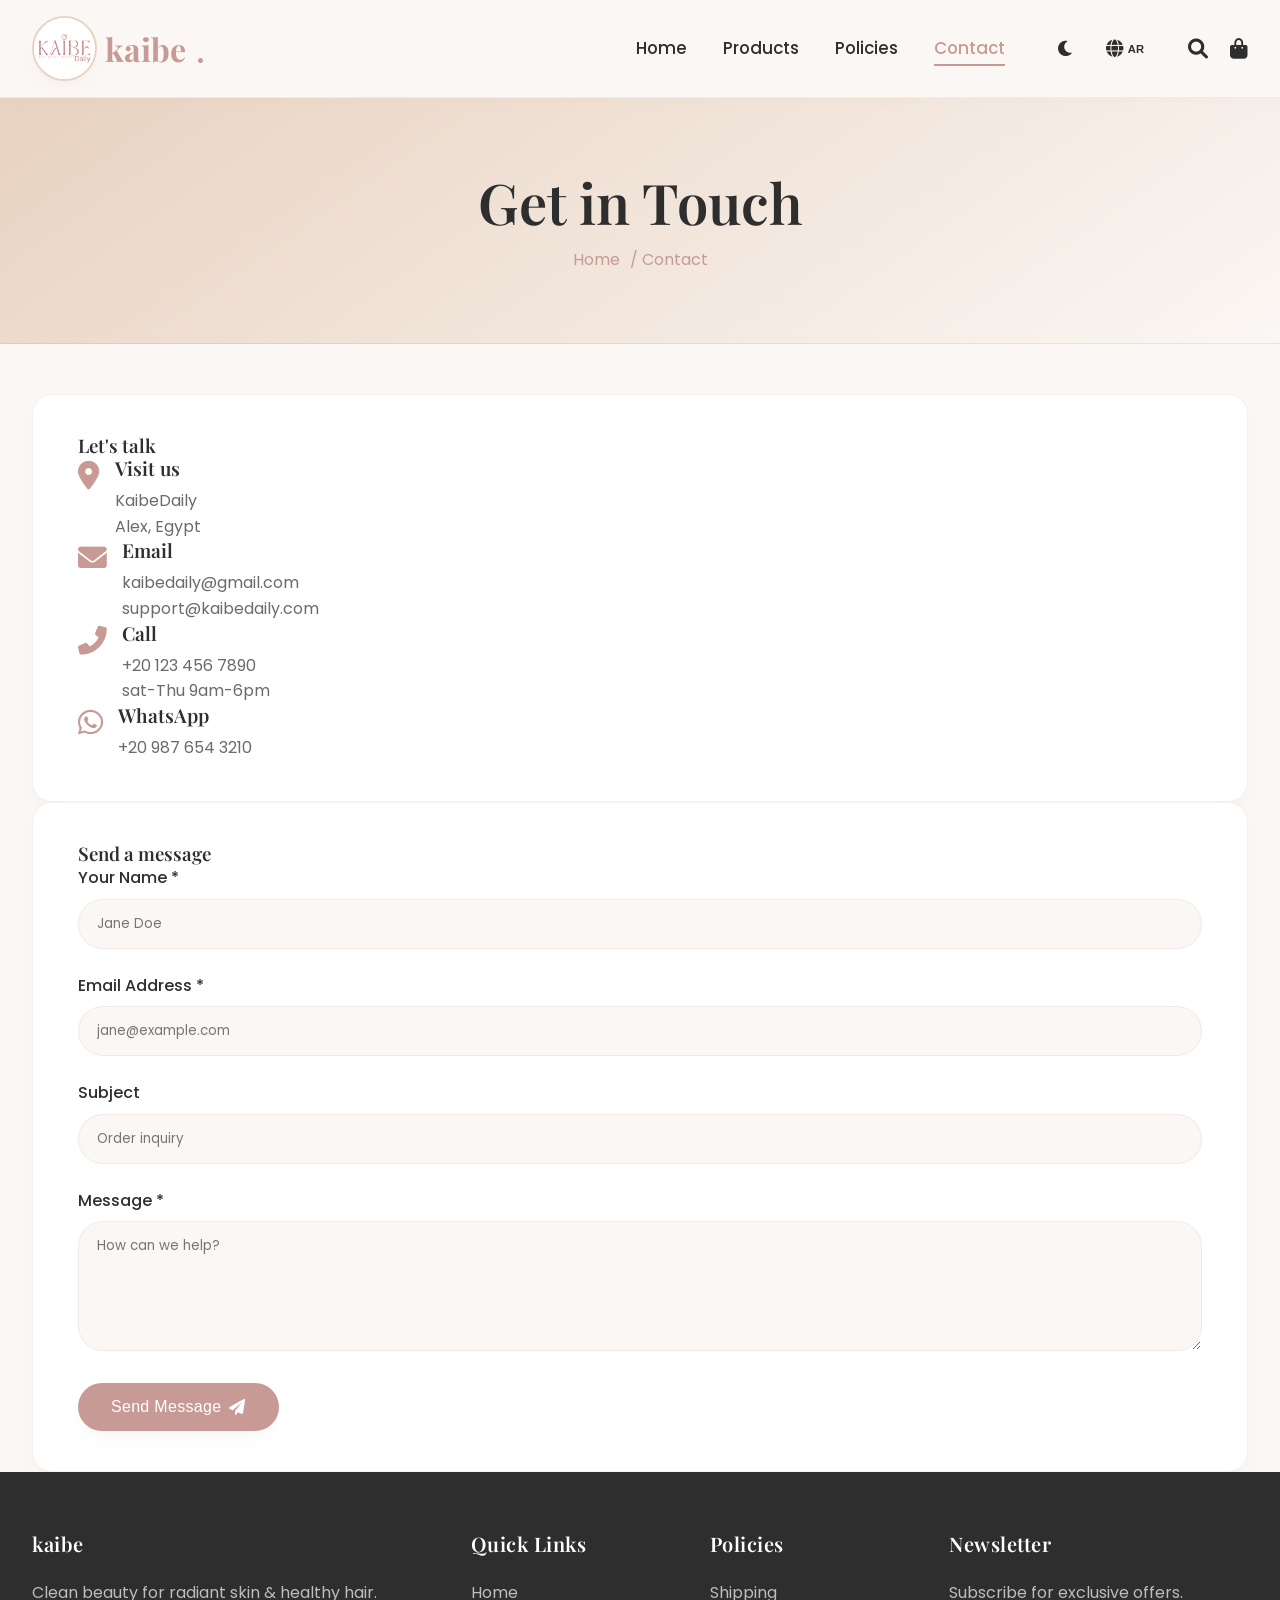
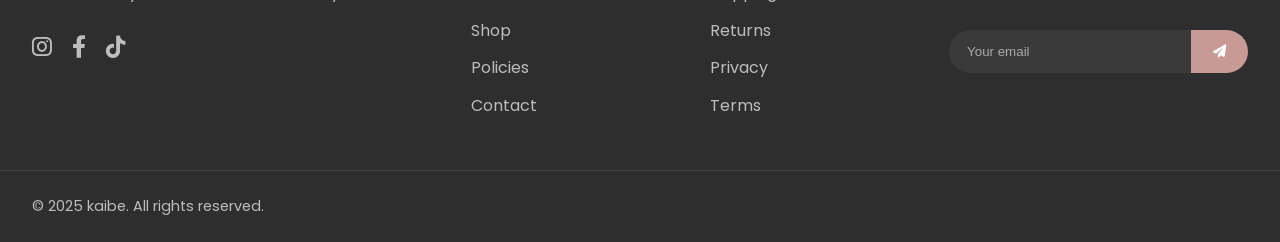
==== contact.html @ 09592ca3 "contact.html" ====
<!DOCTYPE html>
<html lang="en">
<head>
  <meta charset="UTF-8">
  <meta name="viewport" content="width=device-width, initial-scale=1.0">
  <title>Contact • kaibe</title>
  <link rel="preconnect" href="https://fonts.googleapis.com">
  <link rel="preconnect" href="https://fonts.gstatic.com" crossorigin>
  <link href="https://fonts.googleapis.com/css2?family=Playfair+Display:wght@400;500;600;700&family=Poppins:wght@300;400;500;600&display=swap" rel="stylesheet">
  <link rel="stylesheet" href="https://cdnjs.cloudflare.com/ajax/libs/font-awesome/6.0.0-beta3/css/all.min.css">
  <link rel="stylesheet" href="style.css">
</head>
<body>
  <header class="header">
    <div class="container header-container">
      <a href="index.html" class="logo">
        <img src="logo.png" alt="kaibe">
        <span class="logo-text">kaibe</span><span class="logo-dot">.</span>
      </a>
      <nav class="navbar">
        <ul class="nav-menu">
          <li><a href="index.html" class="nav-link">Home</a></li>
          <li><a href="products.html" class="nav-link">Products</a></li>
          <li><a href="policies.html" class="nav-link">Policies</a></li>
          <li><a href="contact.html" class="nav-link active">Contact</a></li>
        </ul>

        <div class="nav-controls">
          <button class="theme-toggle" id="themeToggle" data-tooltip="Dark Mode" aria-label="Toggle dark mode">
            <i class="fas fa-moon"></i>
          </button>
          <button class="lang-toggle" id="langToggle" data-tooltip="العربية" aria-label="Switch language">
            <i class="fas fa-globe"></i> <span>AR</span>
          </button>
        </div>
        <div class="nav-icons">
          <a href="#"><i class="fas fa-search"></i></a>
          <a href="#"><i class="fas fa-shopping-bag"></i></a>
        </div>
        <div class="hamburger"><span class="bar"></span><span class="bar"></span><span class="bar"></span></div>
      </nav>
    </div>
  </header>

  <main>
    <div class="page-banner">
      <div class="container">
        <h1 class="page-title">Get in Touch</h1>
        <p class="breadcrumb"><a href="index.html">Home</a> / Contact</p>
      </div>
    </div>

    <section class="contact-section">
      <div class="container">
        <div class="contact-grid">
          <div class="contact-info-card">
            <h3>Let's talk</h3>
            <div class="info-item">
              <i class="fas fa-map-marker-alt"></i>
              <div><h4>Visit us</h4><p>KaibeDaily<br>Alex, Egypt</p></div>
            </div>
            <div class="info-item">
              <i class="fas fa-envelope"></i>
              <div><h4>Email</h4><p>kaibedaily@gmail.com<br>support@kaibedaily.com</p></div>
            </div>
            <div class="info-item">
              <i class="fas fa-phone-alt"></i>
              <div><h4>Call</h4><p>+20 123 456 7890<br>sat-Thu 9am-6pm </p></div>
            </div>
            <div class="info-item">
              <i class="fab fa-whatsapp"></i>
              <div><h4>WhatsApp</h4><p>+20 987 654 3210</p></div>
            </div>
          </div>
          <div class="contact-form-card">
            <h3>Send a message</h3>
            <form id="contactForm">
              <div class="form-group">
                <label>Your Name *</label>
                <input type="text" placeholder="Jane Doe" required>
              </div>
              <div class="form-group">
                <label>Email Address *</label>
                <input type="email" placeholder="jane@example.com" required>
              </div>
              <div class="form-group">
                <label>Subject</label>
                <input type="text" placeholder="Order inquiry">
              </div>
              <div class="form-group">
                <label>Message *</label>
                <textarea rows="5" placeholder="How can we help?" required></textarea>
              </div>
              <button type="submit" class="btn btn-primary">Send Message <i class="fas fa-paper-plane"></i></button>
            </form>
          </div>
        </div>
      </div>
    </section>
  </main>

  <footer class="footer">
    <div class="container footer-container">
      <div class="footer-col"><h5>kaibe</h5><p>Clean beauty for radiant skin & healthy hair.</p><div class="social-links"><a href="https://www.instagram.com/kaibe_daily?igsh=Nm1wamRjaXFrcnNm"><i class="fab fa-instagram"></i></a><a href="https://www.facebook.com/share/1Km3HrW6yb/?mibextid=wwXIfr"><i class="fab fa-facebook-f"></i></a><a href="https://www.tiktok.com/@kaibedaily?_r=1&_t=ZS-95lM0Ywqjpv"><i class="fab fa-tiktok"></i></a></div></div>
      <div class="footer-col"><h5>Quick Links</h5><ul><li><a href="index.html">Home</a></li><li><a href="products.html">Shop</a></li><li><a href="policies.html">Policies</a></li><li><a href="contact.html">Contact</a></li></ul></div>
      <div class="footer-col"><h5>Policies</h5><ul><li><a href="policies.html#shipping">Shipping</a></li><li><a href="policies.html#returns">Returns</a></li><li><a href="policies.html#privacy">Privacy</a></li><li><a href="policies.html#terms">Terms</a></li></ul></div>
      <div class="footer-col"><h5>Newsletter</h5><p>Subscribe for exclusive offers.</p><form class="newsletter-form"><input type="email" placeholder="Your email"><button type="submit"><i class="fas fa-paper-plane"></i></button></form></div>
    </div>
    <div class="footer-bottom"><div class="container"><p>&copy; 2025 kaibe. All rights reserved.</p></div></div>
  </footer>

  <script src="script.js"></script>
</body>
</html>
---- style.css ----
/* ===== CSS Variables (Color Palette) ===== */
:root {
  --dusty-rose: #C79A95;
  --olive-sage: #C79A95;
  --warm-nude: #E8D2C0;
  --soft-cream: #FBF7F4;
  --dark-text: #2E2E2E;
  --light-text: #6B6B6B;
  --white: #FFFFFF;
  --border-light: rgba(199, 154, 149, 0.15);
  --shadow-sm: 0 10px 25px -5px rgba(0, 0, 0, 0.03), 0 8px 10px -6px rgba(0, 0, 0, 0.02);
  --shadow-md: 0 20px 25px -5px rgba(0, 0, 0, 0.05), 0 10px 10px -5px rgba(0, 0, 0, 0.02);
  --shadow-lg: 0 25px 50px -12px rgba(0, 0, 0, 0.15);
  --border-radius: 20px;
  --border-radius-sm: 12px;
}

/* ===== Base & Reset ===== */
* {
  margin: 0;
  padding: 0;
  box-sizing: border-box;
}

html {
  scroll-behavior: smooth;
}

body {
  font-family: 'Poppins', sans-serif;
  background-color: var(--soft-cream);
  color: var(--dark-text);
  line-height: 1.6;
  -webkit-font-smoothing: antialiased;
}

h1, h2, h3, h4, h5, h6 {
  font-family: 'Playfair Display', serif;
  font-weight: 600;
  line-height: 1.2;
}

a {
  text-decoration: none;
  color: inherit;
}

ul {
  list-style: none;
}

.container {
  max-width: 1280px;
  margin: 0 auto;
  padding: 0 32px;
}

/* ===== Buttons ===== */
.btn {
  display: inline-flex;
  align-items: center;
  justify-content: center;
  gap: 8px;
  padding: 14px 32px;
  border-radius: 50px;
  font-weight: 500;
  transition: all 0.3s cubic-bezier(0.25, 0.46, 0.45, 0.94);
  font-size: 1rem;
  border: 1.5px solid transparent;
  cursor: pointer;
  letter-spacing: 0.3px;
}

.btn-primary {
  background-color: var(--dusty-rose);
  color: var(--white);
  box-shadow: var(--shadow-sm);
}
.btn-primary:hover {
  background-color: #b5837e;
  transform: translateY(-3px);
  box-shadow: var(--shadow-md);
}

.btn-secondary {
  background-color: transparent;
  border-color: var(--olive-sage);
  color: var(--olive-sage);
}
.btn-secondary:hover {
  background-color: var(--olive-sage);
  color: var(--white);
}

.btn-outline {
  background-color: transparent;
  border-color: var(--dusty-rose);
  color: var(--dusty-rose);
}
.btn-outline:hover {
  background-color: var(--dusty-rose);
  color: var(--white);
}

.btn i {
  font-size: 1rem;
}

/* ===== Announcement Bar ===== */
.announcement-bar {
  background: var(--dusty-rose);
  color: white;
  text-align: center;
  padding: 8px 0;
  font-size: 0.9rem;
  overflow: hidden;
  position: relative;
  z-index: 101;
}
.announcement-slider {
  display: flex;
  animation: slideAnnouncements 12s infinite;
}
.announcement-slide {
  flex: 0 0 100%;
  white-space: nowrap;
}
@keyframes slideAnnouncements {
  0%, 20% { transform: translateX(0); }
  33%, 53% { transform: translateX(-100%); }
  66%, 86% { transform: translateX(-200%); }
  100% { transform: translateX(0); }
}

/* ===== Header (Global) ===== */
.header {
  background-color: rgba(251, 247, 244, 0.85);
  backdrop-filter: blur(12px);
  -webkit-backdrop-filter: blur(12px);
  box-shadow: 0 2px 15px rgba(0, 0, 0, 0.02);
  position: sticky;
  top: 0;
  z-index: 100;
  border-bottom: 1px solid var(--border-light);
}

.header-container {
  display: flex;
  align-items: center;
  justify-content: space-between;
  padding: 16px 32px;
}

.logo {
  display: flex;
  align-items: center;
  gap: 8px;
}
.logo img {
  width: 65px;
  height: 65px;
  object-fit: cover;
  border-radius: 50%;
  border: 2px solid var(--warm-nude);
  transition: transform 0.3s ease, box-shadow 0.3s ease;
  box-shadow: var(--shadow-sm);
}
.logo img:hover {
  transform: scale(1.05);
  box-shadow: var(--shadow-md);
  border-color: var(--dusty-rose);
}
.logo-text {
  font-family: 'Playfair Display', serif;
  font-size: 2rem;
  font-weight: 700;
  background: linear-gradient(145deg, var(--dusty-rose), var(--olive-sage));
  -webkit-background-clip: text;
  background-clip: text;
  color: transparent;
}
.logo-dot {
  color: var(--dusty-rose);
  font-size: 2.5rem;
  margin-left: 2px;
}

.navbar {
  display: flex;
  align-items: center;
  gap: 36px;
}

.nav-menu {
  display: flex;
  gap: 36px;
}

.nav-link {
  font-weight: 500;
  color: var(--dark-text);
  position: relative;
  padding-bottom: 6px;
  font-size: 1.05rem;
}
.nav-link.active,
.nav-link:hover {
  color: var(--dusty-rose);
}
.nav-link::after {
  content: '';
  position: absolute;
  bottom: 0;
  left: 0;
  width: 0;
  height: 2px;
  background-color: var(--dusty-rose);
  transition: width 0.3s ease;
}
.nav-link:hover::after,
.nav-link.active::after {
  width: 100%;
}

.nav-icons {
  display: flex;
  gap: 22px;
  font-size: 1.25rem;
  color: var(--dark-text);
  position: relative;
}
.nav-icons a {
  transition: color 0.2s;
  position: relative;
}
.nav-icons a:hover {
  color: var(--dusty-rose);
}
.cart-count {
  position: absolute;
  top: -8px;
  right: -12px;
  background: var(--dusty-rose);
  color: white;
  font-size: 0.7rem;
  width: 18px;
  height: 18px;
  border-radius: 50%;
  display: flex;
  align-items: center;
  justify-content: center;
  font-weight: 600;
}

.hamburger {
  display: none;
  flex-direction: column;
  gap: 6px;
  cursor: pointer;
}
.bar {
  width: 28px;
  height: 2.5px;
  background-color: var(--dark-text);
  transition: all 0.3s;
  border-radius: 5px;
}

/* ===== Search Overlay ===== */
.search-overlay {
  position: absolute;
  top: 100%;
  left: 0;
  width: 100%;
  background: var(--white);
  padding: 20px 0;
  box-shadow: 0 10px 20px rgba(0,0,0,0.05);
  transform: translateY(-100%);
  opacity: 0;
  visibility: hidden;
  transition: all 0.3s;
  z-index: 99;
  border-bottom: 1px solid var(--border-light);
}
.search-overlay.active {
  transform: translateY(0);
  opacity: 1;
  visibility: visible;
}
.search-overlay .container {
  position: relative;
}
.search-input {
  width: 100%;
  padding: 16px 50px 16px 20px;
  border: 2px solid var(--border-light);
  border-radius: 50px;
  font-size: 1rem;
  font-family: 'Poppins', sans-serif;
  background: var(--soft-cream);
}
.search-input:focus {
  outline: none;
  border-color: var(--dusty-rose);
}
.search-close {
  position: absolute;
  right: 40px;
  top: 50%;
  transform: translateY(-50%);
  background: none;
  border: none;
  font-size: 1.5rem;
  cursor: pointer;
  color: var(--light-text);
  transition: color 0.2s;
}
.search-close:hover {
  color: var(--dusty-rose);
}

/* ===== Hero Section (Home) ===== */
.hero {
  padding: 40px 0 80px;
  background: linear-gradient(135deg, var(--soft-cream) 0%, var(--warm-nude) 100%);
}

.hero-container {
  display: grid;
  grid-template-columns: 1.1fr 1fr;
  align-items: center;
  gap: 50px;
}

.hero-subtitle {
  display: block;
  font-size: 0.95rem;
  letter-spacing: 3px;
  color: var(--olive-sage);
  margin-bottom: 16px;
  text-transform: uppercase;
  font-weight: 500;
}

.hero-title {
  font-size: clamp(2.8rem, 5vw, 4rem);
  font-weight: 700;
  margin-bottom: 24px;
  line-height: 1.1;
}
.hero-title span {
  color: var(--dusty-rose);
  font-style: italic;
}

.hero-description {
  font-size: 1.15rem;
  color: var(--light-text);
  max-width: 500px;
  margin-bottom: 36px;
}

.hero-buttons {
  display: flex;
  gap: 20px;
  flex-wrap: wrap;
}

.hero-image {
  display: flex;
  justify-content: center;
}

.hero-img-placeholder {
  width: 100%;
  max-width: 460px;
  aspect-ratio: 1/1;
  background: transparent;
  border-radius: 60% 40% 30% 70% / 60% 30% 70% 40%;
  display: flex;
  align-items: center;
  justify-content: center;
  box-shadow: 0 25px 50px -12px rgba(0, 0, 0, 0.15);
  border: 2px solid rgba(199, 154, 149, 0.3);
  transition: border-radius 0.5s ease, box-shadow 0.4s ease, border-color 0.3s;
  overflow: hidden;
  position: relative;
}

.hero-img-placeholder img {
  width: 100%;
  height: 100%;
  object-fit: cover;
  transition: transform 0.6s ease;
  display: block;
}

.hero-img-placeholder:hover {
  border-radius: 50% 50% 50% 50% / 50% 50% 50% 50%;
  box-shadow: 0 35px 60px -15px rgba(199, 154, 149, 0.25);
  border-color: var(--dusty-rose);
}

.hero-img-placeholder:hover img {
  transform: scale(1.05);
}

.hero-img-placeholder i,
.hero-img-placeholder span {
  display: none;
}

/* ===== Trust Badges ===== */
.trust-badges {
  background: var(--white);
  padding: 30px 0;
  border-bottom: 1px solid var(--border-light);
}
.badges-grid {
  display: grid;
  grid-template-columns: repeat(4, 1fr);
  gap: 20px;
}
.badge-item {
  text-align: center;
  font-weight: 500;
  color: var(--dark-text);
  font-size: 1rem;
}
.badge-item i {
  color: var(--dusty-rose);
  margin-right: 8px;
}

/* ===== Page Banner (Inner Pages) ===== */
.page-banner {
  background: linear-gradient(145deg, var(--warm-nude) 0%, var(--soft-cream) 100%);
  padding: 70px 0;
  text-align: center;
  margin-bottom: 50px;
  border-bottom: 1px solid var(--border-light);
}
.page-title {
  font-size: clamp(2.5rem, 6vw, 3.5rem);
  margin-bottom: 12px;
  color: var(--dark-text);
}
.page-banner .breadcrumb {
  display: flex;
  justify-content: center;
  gap: 10px;
  color: var(--olive-sage);
  font-size: 1rem;
}
.page-banner .breadcrumb a {
  color: var(--dusty-rose);
  transition: opacity 0.2s;
}
.page-banner .breadcrumb a:hover {
  opacity: 0.8;
  text-decoration: underline;
}

/* ===== Products Section (Home & Products Page) ===== */
.products {
  padding: 80px 0;
  background-color: var(--soft-cream);
}

.section-header {
  text-align: center;
  margin-bottom: 56px;
}
.section-title {
  font-size: clamp(2.2rem, 5vw, 2.8rem);
  margin-bottom: 12px;
  color: var(--dark-text);
  position: relative;
  display: inline-block;
}
.section-title::after {
  content: '';
  position: absolute;
  bottom: -10px;
  left: 50%;
  transform: translateX(-50%);
  width: 60px;
  height: 3px;
  background: var(--dusty-rose);
  border-radius: 5px;
}
.section-subtitle {
  color: var(--light-text);
  font-size: 1.15rem;
}

.product-grid {
  display: grid;
  grid-template-columns: repeat(4, 1fr);
  gap: 30px;
}

.product-card {
  background: var(--white);
  border-radius: var(--border-radius);
  overflow: hidden;
  box-shadow: var(--shadow-sm);
  transition: transform 0.3s, box-shadow 0.3s;
  border: 1px solid var(--border-light);
}
.product-card:hover {
  transform: translateY(-8px);
  box-shadow: var(--shadow-md);
}

.product-img {
  aspect-ratio: 1/1;
  background: var(--warm-nude);
  display: flex;
  align-items: center;
  justify-content: center;
  color: var(--olive-sage);
  font-size: 3.5rem;
  transition: background 0.3s;
  position: relative;
  overflow: hidden;
}

.product-img img {
  width: 100%;
  height: 100%;
  object-fit: cover;
  transition: transform 0.4s ease;
  display: block;
}

.product-img i {
  position: absolute;
  z-index: 1;
}

.product-img img + i {
  display: none;
}

.product-card:hover .product-img img {
  transform: scale(1.05);
}

.product-badge {
  position: absolute;
  top: 12px;
  left: 12px;
  background: var(--dusty-rose);
  color: white;
  padding: 4px 10px;
  border-radius: 30px;
  font-size: 0.7rem;
  font-weight: 500;
  z-index: 2;
}

.product-info {
  padding: 20px 16px;
}

.product-name {
  font-size: 1.2rem;
  margin-bottom: 4px;
  font-weight: 600;
}
.product-desc {
  color: var(--light-text);
  font-size: 0.85rem;
  margin-bottom: 16px;
}
.product-footer {
  display: flex;
  align-items: center;
  justify-content: space-between;
}

.price-wrapper {
  display: flex;
  align-items: baseline;
  gap: 8px;
  flex-wrap: wrap;
}

.current-price {
  font-weight: 600;
  font-size: 1.2rem;
  color: var(--dusty-rose);
}

.old-price {
  font-size: 0.9rem;
  color: var(--light-text);
  text-decoration: line-through;
  opacity: 0.7;
}

.btn-add {
  background: var(--soft-cream);
  border: none;
  width: 38px;
  height: 38px;
  border-radius: 50%;
  display: flex;
  align-items: center;
  justify-content: center;
  color: var(--olive-sage);
  font-size: 1.1rem;
  cursor: pointer;
  transition: all 0.2s;
  border: 1px solid var(--warm-nude);
}
.btn-add:hover {
  background: var(--dusty-rose);
  color: white;
  border-color: var(--dusty-rose);
}

.view-all {
  text-align: center;
  margin-top: 56px;
}

/* ===== Filter Bar (Products Page) ===== */
.filter-bar {
  display: flex;
  justify-content: space-between;
  align-items: center;
  margin-bottom: 40px;
  flex-wrap: wrap;
  gap: 20px;
}
.filter-categories {
  display: flex;
  gap: 12px;
  flex-wrap: wrap;
}
.filter-btn {
  background: transparent;
  border: 1px solid var(--border-light);
  padding: 10px 22px;
  border-radius: 40px;
  font-size: 0.95rem;
  cursor: pointer;
  transition: all 0.2s;
  color: var(--dark-text);
}
.filter-btn.active,
.filter-btn:hover {
  background: var(--dusty-rose);
  color: white;
  border-color: var(--dusty-rose);
}
.sort-select {
  padding: 10px 20px;
  border-radius: 40px;
  border: 1px solid var(--border-light);
  background: white;
  font-family: 'Poppins', sans-serif;
  color: var(--dark-text);
  outline: none;
  cursor: pointer;
}

/* ===== Community / Models Section ===== */
.community {
  padding: 100px 0;
  background-color: var(--white);
  border-top: 1px solid var(--border-light);
  border-bottom: 1px solid var(--border-light);
}

.community-grid {
  display: grid;
  grid-template-columns: repeat(2, 1fr);
  gap: 40px;
  max-width: 900px;
  margin: 60px auto 50px;
}

.community-grid.two-items {
  grid-template-columns: repeat(2, 1fr);
}

.model-card {
  text-align: center;
  transition: transform 0.4s cubic-bezier(0.2, 0.9, 0.4, 1);
}

.model-card:hover {
  transform: translateY(-12px);
}

.model-img {
  width: 100%;
  aspect-ratio: 3 / 4;
  border-radius: 30px;
  overflow: hidden;
  box-shadow: 0 25px 40px -12px rgba(0, 0, 0, 0.08);
  border: 1px solid rgba(199, 154, 149, 0.2);
  transition: all 0.4s ease;
  margin-bottom: 20px;
  position: relative;
}

.model-img::after {
  content: '';
  position: absolute;
  top: 0;
  left: 0;
  width: 100%;
  height: 100%;
  background: linear-gradient(145deg, rgba(199, 154, 149, 0.1), transparent);
  opacity: 0;
  transition: opacity 0.4s;
}

.model-card:hover .model-img {
  box-shadow: 0 35px 55px -15px rgba(199, 154, 149, 0.2);
  border-color: var(--dusty-rose);
}

.model-card:hover .model-img::after {
  opacity: 1;
}

.model-img img {
  width: 100%;
  height: 100%;
  object-fit: cover;
  transition: transform 0.7s ease;
}

.model-card:hover .model-img img {
  transform: scale(1.03);
}

.model-info h4 {
  font-family: 'Poppins', sans-serif;
  font-weight: 600;
  font-size: 1.25rem;
  margin-bottom: 6px;
  color: var(--dark-text);
  letter-spacing: -0.3px;
}

.model-info p {
  font-size: 1rem;
  color: var(--dusty-rose);
  font-weight: 500;
  opacity: 0.9;
}

.community-cta {
  text-align: center;
  margin-top: 30px;
}

.community-cta .btn {
  padding: 16px 40px;
  font-size: 1.05rem;
}

/* ===== Policies Page (Vertical) ===== */
.container.narrow {
  max-width: 900px;
  margin: 0 auto;
}

.policies-detailed {
  padding: 20px 0 80px;
  background-color: var(--soft-cream);
}

.policy-section {
  background: var(--white);
  border-radius: var(--border-radius);
  padding: 40px 45px;
  margin-bottom: 35px;
  box-shadow: var(--shadow-sm);
  border: 1px solid var(--border-light);
  transition: transform 0.25s, box-shadow 0.25s;
}
.policy-section:hover {
  transform: translateY(-4px);
  box-shadow: var(--shadow-md);
}

.policy-section h2 {
  font-size: 2rem;
  margin-bottom: 25px;
  color: var(--dusty-rose);
  display: flex;
  align-items: center;
  gap: 15px;
  border-bottom: 2px solid var(--border-light);
  padding-bottom: 18px;
}
.policy-section h2 i {
  font-size: 2rem;
  color: var(--olive-sage);
  width: 40px;
  text-align: center;
}

.policy-section p {
  color: var(--light-text);
  font-size: 1.05rem;
  margin-bottom: 20px;
  line-height: 1.7;
}

.policy-section ul {
  margin-top: 15px;
  padding-left: 25px;
  list-style: none;
}
.policy-section ul li {
  margin-bottom: 12px;
  color: var(--light-text);
  position: relative;
  padding-left: 25px;
}
.policy-section ul li::before {
  content: "•";
  color: var(--dusty-rose);
  font-size: 1.8rem;
  position: absolute;
  left: 0;
  top: -8px;
}

/* ===== Contact Page ===== */
.contact-detailed {
  padding: 20px 0 80px;
  background-color: var(--soft-cream);
}

.contact-grid-vertical {
  display: flex;
  flex-direction: column;
  gap: 40px;
}

.contact-info-card {
  background: var(--white);
  border-radius: var(--border-radius);
  padding: 40px 45px;
  box-shadow: var(--shadow-sm);
  border: 1px solid var(--border-light);
}

.contact-info-card h2 {
  font-size: 2rem;
  margin-bottom: 30px;
  color: var(--dusty-rose);
  display: flex;
  align-items: center;
  gap: 12px;
}
.contact-info-card h2 i {
  color: var(--olive-sage);
}

.info-items {
  display: grid;
  grid-template-columns: repeat(auto-fit, minmax(200px, 1fr));
  gap: 30px;
}

.info-item {
  display: flex;
  gap: 15px;
}
.info-item i {
  font-size: 1.8rem;
  color: var(--olive-sage);
  margin-top: 5px;
}
.info-item h4 {
  margin-bottom: 8px;
  font-size: 1.2rem;
}
.info-item p {
  color: var(--light-text);
}

.contact-form-card {
  background: var(--white);
  border-radius: var(--border-radius);
  padding: 40px 45px;
  box-shadow: var(--shadow-sm);
  border: 1px solid var(--border-light);
}
.contact-form-card h2 {
  font-size: 2rem;
  margin-bottom: 30px;
  color: var(--dusty-rose);
}

.form-row {
  display: grid;
  grid-template-columns: 1fr 1fr;
  gap: 20px;
}

.form-group {
  margin-bottom: 24px;
}
.form-group label {
  display: block;
  margin-bottom: 8px;
  font-weight: 500;
  color: var(--dark-text);
}
.form-group input,
.form-group textarea {
  width: 100%;
  padding: 14px 18px;
  border: 1.5px solid var(--border-light);
  border-radius: 40px;
  font-family: 'Poppins', sans-serif;
  transition: border 0.2s;
  background: var(--soft-cream);
}
.form-group textarea {
  border-radius: 25px;
  resize: vertical;
}
.form-group input:focus,
.form-group textarea:focus {
  outline: none;
  border-color: var(--dusty-rose);
}

/* ===== Policies Home Cards ===== */
.policies {
  padding: 60px 0;
  background-color: var(--white);
  border-top: 1px solid var(--border-light);
}
.policy-grid {
  display: grid;
  grid-template-columns: repeat(4, 1fr);
  gap: 30px;
}
.policy-card {
  text-align: center;
  padding: 30px 20px;
  border-radius: var(--border-radius);
  background: var(--soft-cream);
  transition: background 0.2s, transform 0.2s;
}
.policy-card:hover {
  background: var(--warm-nude);
  transform: scale(0.98);
}
.policy-icon {
  font-size: 2.5rem;
  color: var(--dusty-rose);
  margin-bottom: 20px;
}
.policy-card h4 {
  font-size: 1.3rem;
  margin-bottom: 10px;
}
.policy-card p {
  color: var(--light-text);
  font-size: 0.95rem;
}

/* ===== WhatsApp Float Button ===== */
.whatsapp-float {
  position: fixed;
  bottom: 25px;
  right: 25px;
  width: 60px;
  height: 60px;
  background: #25D366;
  color: white;
  border-radius: 50%;
  display: flex;
  align-items: center;
  justify-content: center;
  font-size: 2.2rem;
  box-shadow: 0 10px 25px rgba(37, 211, 102, 0.3);
  z-index: 999;
  transition: transform 0.3s;
}
.whatsapp-float:hover {
  transform: scale(1.1);
}

/* ===== Cart Sidebar ===== */
/* ===== Cart Sidebar - Optimized for Mobile ===== */
.cart-sidebar {
  position: fixed;
  top: 0;
  right: -100%;
  width: 100%;
  max-width: 400px;
  height: 100vh;                     /* استخدم 100vh للشاشات العادية */
  height: 100dvh;                    /* وحدة dvh أفضل للموبايل (تدعم المتصفحات الحديثة) */
  background: var(--white);
  box-shadow: -5px 0 30px rgba(0,0,0,0.1);
  z-index: 1001;
  transition: right 0.3s;
  display: flex;
  flex-direction: column;
  /* ضمان عدم تجاوز المحتوى */
  overflow: hidden;
}

.cart-sidebar.active {
  right: 0;
}

.cart-header {
  padding: 20px;
  border-bottom: 1px solid var(--border-light);
  display: flex;
  justify-content: space-between;
  align-items: center;
  flex-shrink: 0;                   /* لا ينكمش أبداً */
}

.cart-header h3 {
  font-size: 1.5rem;
  color: var(--dusty-rose);
}

.cart-close {
  background: none;
  border: none;
  font-size: 1.5rem;
  cursor: pointer;
  color: var(--light-text);
}

/* منطقة المنتجات: تأخذ المساحة المتبقية وتكون قابلة للتمرير */
.cart-items {
  flex: 1 1 0;                      /* قيمة 0 مع flex تعني "خذ المساحة المتاحة بالكامل" */
  min-height: 0;                    /* مهم جداً: يسمح للعنصر بالانكماش والتمرير */
  overflow-y: auto;                 /* تمرير عمودي عند الحاجة */
  padding: 20px;
  /* تنسيق إضافي لضمان التمرير السلس */
  -webkit-overflow-scrolling: touch;
}

/* تنسيق حالة السلة الفارغة */
.empty-cart {
  text-align: center;
  color: var(--light-text);
  padding: 40px 20px;
  font-size: 1rem;
}

/* عنصر المنتج داخل السلة */
.cart-item {
  display: flex;
  align-items: center;
  gap: 15px;
  margin-bottom: 20px;
  padding-bottom: 15px;
  border-bottom: 1px solid var(--border-light);
}

.cart-item img {
  width: 60px;
  height: 60px;
  object-fit: cover;
  border-radius: 10px;
}

.cart-item h4 {
  font-size: 1rem;
  margin-bottom: 5px;
}

.cart-item p {
  color: var(--dusty-rose);
  font-weight: 600;
}

.remove-item {
  margin-left: auto;
  background: none;
  border: none;
  color: var(--light-text);
  cursor: pointer;
  transition: color 0.2s;
}

.remove-item:hover {
  color: #c0392b;
}

/* الفوتر: ثابت في الأسفل ولا ينكمش */
.cart-footer {
  padding: 20px;
  border-top: 1px solid var(--border-light);
  background: var(--white);
  flex-shrink: 0;                   /* حجم ثابت */
}

.cart-total {
  font-size: 1.3rem;
  font-weight: 600;
  margin-bottom: 15px;
  color: var(--dark-text);
}

.cart-total span {
  color: var(--dusty-rose);
}

/* زر الواتساب */
.cart-footer .btn-block {
  width: 100%;
  background-color: var(--dusty-rose);
  color: white;
  border: none;
  padding: 16px 20px;
  font-size: 1rem;
  font-weight: 600;
  border-radius: 50px;
  transition: background 0.3s;
  cursor: pointer;
  text-align: center;
  display: block;
  margin-top: 15px;
}

.cart-footer .btn-block:hover {
  background-color: #b5837e;
}

/* الـ Overlay */
.cart-overlay {
  position: fixed;
  top: 0;
  left: 0;
  width: 100%;
  height: 100%;
  background: rgba(0,0,0,0.4);
  z-index: 1000;
  opacity: 0;
  visibility: hidden;
  transition: 0.3s;
}

.cart-overlay.active {
  opacity: 1;
  visibility: visible;
}

/* ===== Footer ===== */
.footer {
  background-color: var(--dark-text);
  color: #e0e0e0;
  padding-top: 60px;
}
.footer-container {
  display: grid;
  grid-template-columns: 2fr 1fr 1fr 1.5fr;
  gap: 40px;
  padding-bottom: 40px;
}
.footer-col h5 {
  font-family: 'Playfair Display', serif;
  color: var(--white);
  font-size: 1.25rem;
  margin-bottom: 24px;
  letter-spacing: 0.5px;
}
.footer-col p {
  color: #bdbdbd;
  margin-bottom: 24px;
}
.footer-col ul li {
  margin-bottom: 12px;
}
.footer-col ul li a {
  color: #bdbdbd;
  transition: color 0.2s;
}
.footer-col ul li a:hover {
  color: var(--dusty-rose);
}
.social-links {
  display: flex;
  gap: 20px;
  font-size: 1.4rem;
}
.social-links a {
  color: #bdbdbd;
  transition: color 0.2s;
}
.social-links a:hover {
  color: var(--dusty-rose);
}
.newsletter-form {
  display: flex;
  margin-top: 20px;
}
.newsletter-form input {
  flex: 1;
  padding: 14px 18px;
  border: none;
  border-radius: 50px 0 0 50px;
  background: #3a3a3a;
  color: white;
  outline: none;
}
.newsletter-form input::placeholder {
  color: #aaa;
}
.newsletter-form button {
  background: var(--dusty-rose);
  border: none;
  padding: 0 22px;
  border-radius: 0 50px 50px 0;
  color: white;
  cursor: pointer;
  transition: background 0.2s;
}
.newsletter-form button:hover {
  background: #b5837e;
}
.footer-bottom {
  border-top: 1px solid #444;
  padding: 24px 0;
  text-align: center;
  color: #bdbdbd;
  font-size: 0.9rem;
}
.footer-bottom .container {
  display: flex;
  justify-content: space-between;
  align-items: center;
  flex-wrap: wrap;
  gap: 10px;
}
.payment-icons i {
  font-size: 1.8rem;
  margin-left: 10px;
  color: #bdbdbd;
  transition: color 0.2s;
}
.payment-icons i:hover {
  color: var(--dusty-rose);
}

/* ===== Pagination (Products Page) ===== */
.pagination {
  display: flex;
  justify-content: center;
  gap: 12px;
  margin-top: 50px;
}

.pagination-btn {
  width: 45px;
  height: 45px;
  display: flex;
  align-items: center;
  justify-content: center;
  border-radius: 50%;
  background: var(--white);
  border: 1px solid var(--border-light);
  color: var(--dark-text);
  font-weight: 500;
  cursor: pointer;
  transition: all 0.2s;
}

.pagination-btn:hover {
  background: var(--warm-nude);
  border-color: var(--dusty-rose);
}

.pagination-btn.active {
  background: var(--dusty-rose);
  color: white;
  border-color: var(--dusty-rose);
}

/* ===== تحسين Cart Items (السلة الجانبية) ===== */
.cart-item-info {
  flex: 1;
}

.cart-item h4 {
  font-size: 1rem;
  margin-bottom: 5px;
  color: var(--dark-text);
}

.cart-item p {
  color: var(--dusty-rose);
  font-weight: 600;
  font-size: 0.9rem;
}

/* ===== تحسين مظهر select (مرتبة حسب المتصفح) ===== */
.sort-select {
  appearance: none;
  background-image: url("data:image/svg+xml,%3Csvg xmlns='http://www.w3.org/2000/svg' width='16' height='16' viewBox='0 0 24 24' fill='none' stroke='%236B6B6B' stroke-width='2' stroke-linecap='round' stroke-linejoin='round'%3E%3Cpolyline points='6 9 12 15 18 9'%3E%3C/polyline%3E%3C/svg%3E");
  background-repeat: no-repeat;
  background-position: right 15px center;
  background-size: 14px;
  padding-right: 40px;
}

/* ===== تحسين حالة Empty Cart ===== */
.empty-cart {
  text-align: center;
  color: var(--light-text);
  padding: 40px 20px;
  font-size: 1rem;
}

/* ===== تحسين مظهر الروابط في الفوتر للجوال ===== */
@media (max-width: 768px) {
  .footer-col {
    text-align: left;
  }
  .social-links {
    justify-content: center;
  }
  .newsletter-form {
    max-width: 350px;
    margin-left: auto;
    margin-right: auto;
  }
}

/* ===== ضبط أيقونة الواتساب لتكون فوق السلة ===== */
.whatsapp-float {
  z-index: 998; /* أقل من السلة الجانبية (1001) */
}

/* ==================== Responsive Enhancements ==================== */
@media (max-width: 992px) {
  .container {
    padding: 0 24px;
  }
  .product-grid {
    grid-template-columns: repeat(3, 1fr);
  }
  .policy-grid {
    grid-template-columns: repeat(2, 1fr);
  }
  .badges-grid {
    grid-template-columns: repeat(2, 1fr);
  }
  .footer-container {
    grid-template-columns: 1fr 1fr;
  }
  .hero-title {
    font-size: 3.2rem;
  }
  .hero-img-placeholder {
    max-width: 380px;
  }
  .community-grid {
    gap: 30px;
  }
  .contact-grid-vertical {
    gap: 30px;
  }
  .info-items {
    grid-template-columns: 1fr;
  }
}

@media (max-width: 768px) {
  .hamburger {
    display: flex;
  }
  .nav-menu {
    position: fixed;
    left: -100%;
    top: 80px;
    flex-direction: column;
    background-color: rgba(251, 247, 244, 0.98);
    backdrop-filter: blur(10px);
    width: 100%;
    text-align: center;
    padding: 40px 0;
    box-shadow: 0 20px 30px rgba(0,0,0,0.05);
    transition: 0.3s;
    gap: 28px;
  }
  .nav-menu.active {
    left: 0;
  }
  .nav-icons {
    margin-left: auto;
    margin-right: 25px;
  }
  .hero-container {
    grid-template-columns: 1fr;
    text-align: center;
    gap: 30px;
  }
  .hero-description {
    margin-left: auto;
    margin-right: auto;
  }
  .hero-buttons {
    justify-content: center;
  }
  .hero-img-placeholder {
    max-width: 320px;
  }
  .product-grid {
    grid-template-columns: repeat(2, 1fr);
    gap: 16px;
    max-width: 100%;
    margin: 0;
  }
  .product-info {
    padding: 16px 12px;
  }
  .product-name {
    font-size: 1.1rem;
  }
  .current-price {
    font-size: 1.1rem;
  }
  .old-price {
    font-size: 0.8rem;
  }
  .btn-add {
    width: 34px;
    height: 34px;
    font-size: 1rem;
  }
  .policy-grid {
    grid-template-columns: repeat(2, 1fr);
    max-width: 100%;
  }
  .footer-container {
    grid-template-columns: 1fr;
    gap: 36px;
  }
  .footer-col:first-child {
    grid-column: span 1;
  }
  .footer-bottom .container {
    flex-direction: column;
    text-align: center;
  }
  .filter-bar {
    flex-direction: column;
    align-items: stretch;
  }
  .page-title {
    font-size: 2.8rem;
  }
  .policy-section {
    padding: 30px 25px;
  }
  .policy-section h2 {
    font-size: 1.7rem;
  }
  .contact-info-card,
  .contact-form-card {
    padding: 30px 25px;
  }
  .form-row {
    grid-template-columns: 1fr;
    gap: 0;
  }
  .community {
    padding: 70px 0;
  }
  .community-grid {
    gap: 25px;
    margin: 40px auto;
  }
  .model-img {
    border-radius: 24px;
  }
  .model-info h4 {
    font-size: 1.1rem;
  }
  .cart-sidebar {
    max-width: 320px;
  }
}

@media (max-width: 576px) {
  .community-grid {
    grid-template-columns: 1fr;
    max-width: 360px;
  }
  .model-img {
    aspect-ratio: 4 / 5;
  }
  .container {
    padding: 0 16px;
  }
  .hero-title {
    font-size: 2.5rem;
  }
  .logo-text {
    font-size: 1.4rem;
  }
  .logo-dot {
    font-size: 1.8rem;
  }
  .logo img {
    width: 45px;
    height: 45px;
  }
  .hero-img-placeholder {
    max-width: 260px;
  }
  .page-title {
    font-size: 2.2rem;
  }
  .policy-section h2 {
    font-size: 1.5rem;
  }
  .btn {
    padding: 12px 20px;
    font-size: 0.9rem;
  }
  .community-cta .btn {
    width: 100%;
    justify-content: center;
  }
  .product-grid {
    gap: 12px;
  }
  .product-badge {
    top: 8px;
    left: 8px;
    padding: 3px 8px;
    font-size: 0.65rem;
  }
  .section-header {
    margin-bottom: 32px;
  }
  .badges-grid {
    grid-template-columns: 1fr 1fr;
    gap: 15px;
  }
  .badge-item {
    font-size: 0.9rem;
  }
  .announcement-bar {
    font-size: 0.8rem;
  }
}

@media (max-width: 480px) {
  .header-container {
    padding: 12px 16px;
  }
  .section-title {
    font-size: 1.8rem;
  }
  .product-name {
    font-size: 1rem;
  }
  .product-desc {
    font-size: 0.75rem;
  }
  .price-wrapper {
    gap: 5px;
  }
  .current-price {
    font-size: 1rem;
  }
  .old-price {
    font-size: 0.75rem;
  }
}



/* ===== تفاصيل المنتج ===== */


/* ===== Product Detail Page ===== */
.product-detail {
  padding: 40px 0 60px;
  background: var(--soft-cream);
}

.product-detail-grid {
  display: grid;
  grid-template-columns: 1fr 1fr;
  gap: 50px;
  align-items: start;
}

.product-detail-img {
  position: relative;
  border-radius: var(--border-radius);
  overflow: hidden;
  box-shadow: var(--shadow-md);
  background: var(--warm-nude);
  aspect-ratio: 1/1;
  display: flex;
  align-items: center;
  justify-content: center;
}

.product-detail-img img {
  width: 100%;
  height: 100%;
  object-fit: cover;
}

.product-badge-detail {
  position: absolute;
  top: 20px;
  left: 20px;
  background: var(--dusty-rose);
  color: white;
  padding: 8px 18px;
  border-radius: 40px;
  font-size: 0.9rem;
  font-weight: 600;
  display: none;
}

.detail-price-wrapper {
  display: flex;
  align-items: baseline;
  gap: 15px;
  margin: 15px 0 20px;
}

.detail-current-price {
  font-size: 2.2rem;
  font-weight: 700;
  color: var(--dusty-rose);
}

.detail-old-price {
  font-size: 1.2rem;
  color: var(--light-text);
  text-decoration: line-through;
}

.detail-desc {
  font-size: 1rem;
  color: var(--light-text);
  line-height: 1.8;
  margin-bottom: 30px;
  padding-bottom: 25px;
  border-bottom: 1px solid var(--border-light);
}

.quantity-selector {
  display: flex;
  align-items: center;
  gap: 20px;
  margin-bottom: 30px;
}

.quantity-selector label {
  font-weight: 500;
  color: var(--dark-text);
}

.quantity-control {
  display: flex;
  align-items: center;
  border: 1px solid var(--border-light);
  border-radius: 40px;
  overflow: hidden;
}

.quantity-control button {
  background: var(--soft-cream);
  border: none;
  width: 45px;
  height: 45px;
  font-size: 1rem;
  cursor: pointer;
  color: var(--dark-text);
  transition: background 0.2s;
}

.quantity-control button:hover {
  background: var(--warm-nude);
}

.quantity-control input {
  width: 60px;
  text-align: center;
  border: none;
  border-left: 1px solid var(--border-light);
  border-right: 1px solid var(--border-light);
  font-size: 1rem;
  font-weight: 500;
  background: white;
  padding: 0 5px;
}

.quantity-control input:focus {
  outline: none;
}

.detail-actions {
  display: flex;
  flex-wrap: wrap;
  gap: 15px;
  margin-bottom: 30px;
}

.detail-actions .btn {
  flex: 1;
  padding: 16px 20px;
}

.detail-meta {
  display: flex;
  flex-direction: column;
  gap: 12px;
  margin-top: 20px;
}

.meta-item {
  display: flex;
  align-items: center;
  gap: 12px;
  color: var(--light-text);
  font-size: 0.9rem;
}

.meta-item i {
  color: var(--olive-sage);
  width: 20px;
}

.related-products {
  padding: 60px 0;
  background: var(--white);
  border-top: 1px solid var(--border-light);
}

.related-title {
  font-size: 2rem;
  margin-bottom: 30px;
  text-align: center;
  color: var(--dark-text);
}

/* Responsive */
@media (max-width: 768px) {
  .product-detail-grid {
    grid-template-columns: 1fr;
    gap: 30px;
  }
  .detail-current-price {
    font-size: 1.8rem;
  }
  .detail-actions .btn {
    min-width: 100%;
  }
  .related-title {
    font-size: 1.6rem;
  }
}
/* في style.css */
.home .filter-bar {
  display: none;
}


/* ===== Product Detail Tabs ===== */
.detail-tabs {
  margin: 25px 0;
  border-bottom: 1px solid var(--border-light);
}

.tab-buttons {
  display: flex;
  gap: 20px;
  margin-bottom: -1px;
  flex-wrap: wrap;
}

.tab-btn {
  background: none;
  border: none;
  padding: 12px 24px;
  font-family: 'Poppins', sans-serif;
  font-size: 0.95rem;
  font-weight: 500;
  color: var(--light-text);
  cursor: pointer;
  position: relative;
  transition: color 0.3s;
}

.tab-btn:hover {
  color: var(--dusty-rose);
}

.tab-btn.active {
  color: var(--dusty-rose);
  border-bottom: 2px solid var(--dusty-rose);
}

.tab-content {
  display: none;
  padding: 20px 0;
  color: var(--light-text);
  line-height: 1.8;
  font-size: 0.95rem;
}

.tab-content.active {
  display: block;
}

.tab-content p {
  white-space: pre-line;
}

/* Responsive */
@media (max-width: 576px) {
  .tab-buttons {
    gap: 5px;
  }
  .tab-btn {
    padding: 10px 14px;
    font-size: 0.8rem;
  }
}


/* ===== Pagination Controls ===== */
.pagination-controls {
  display: flex;
  justify-content: space-between;
  align-items: center;
  margin-top: 40px;
  flex-wrap: wrap;
  gap: 20px;
  padding: 20px 0;
  border-top: 1px solid var(--border-light);
}

.products-per-page {
  display: flex;
  align-items: center;
  gap: 10px;
  font-size: 0.95rem;
  color: var(--dark-text);
}

.products-per-page label {
  font-weight: 500;
}

.products-per-page select {
  padding: 8px 15px;
  border-radius: 30px;
  border: 1px solid var(--border-light);
  background: white;
  font-family: 'Poppins', sans-serif;
  font-size: 0.95rem;
  color: var(--dark-text);
  cursor: pointer;
  outline: none;
  appearance: none;
  background-image: url("data:image/svg+xml,%3Csvg xmlns='http://www.w3.org/2000/svg' width='12' height='12' viewBox='0 0 24 24' fill='none' stroke='%236B6B6B' stroke-width='2' stroke-linecap='round' stroke-linejoin='round'%3E%3Cpolyline points='6 9 12 15 18 9'%3E%3C/polyline%3E%3C/svg%3E");
  background-repeat: no-repeat;
  background-position: right 12px center;
  padding-right: 35px;
}

.products-per-page select:hover {
  border-color: var(--dusty-rose);
}

/* أزرار الصفحات */
.pagination {
  display: flex;
  gap: 8px;
  flex-wrap: wrap;
  justify-content: center;
}

.pagination-btn {
  width: 40px;
  height: 40px;
  display: flex;
  align-items: center;
  justify-content: center;
  border-radius: 50%;
  background: var(--white);
  border: 1px solid var(--border-light);
  color: var(--dark-text);
  font-weight: 500;
  cursor: pointer;
  transition: all 0.2s;
  font-size: 0.9rem;
}

.pagination-btn:hover {
  background: var(--warm-nude);
  border-color: var(--dusty-rose);
}

.pagination-btn.active {
  background: var(--dusty-rose);
  color: white;
  border-color: var(--dusty-rose);
}

.pagination-btn.disabled {
  opacity: 0.4;
  pointer-events: none;
}

/* تحسينات للموبايل */
@media (max-width: 768px) {
  .pagination-controls {
    flex-direction: column;
    align-items: center;
    gap: 15px;
  }
  
  .pagination-btn {
    width: 35px;
    height: 35px;
    font-size: 0.85rem;
  }
}


/* ===== Flash Sale Bar (شريط العروض مع عداد تنازلي) ===== */
/* ===== Flash Sale Bar (شريط العروض مع عداد تنازلي) ===== */
.flash-sale-bar {
  background: linear-gradient(135deg, #2E2E2E 0%, #3a3a3a 100%);
  color: white;
  padding: 0;
  position: relative;
  z-index: 102;
  animation: slideDown 0.5s ease-out;
}

@keyframes slideDown {
  from { transform: translateY(-100%); opacity: 0; }
  to { transform: translateY(0); opacity: 1; }
}

.flash-sale-container {
  display: flex;
  align-items: center;
  justify-content: center;
  gap: 12px;
  padding: 8px 40px 8px 16px;
  flex-wrap: wrap;
  position: relative;
  min-height: 40px;
}

.flash-sale-content {
  display: flex;
  align-items: center;
  gap: 8px;
  font-size: 0.85rem;
  font-weight: 400;
  flex-wrap: wrap;
  justify-content: center;
}

.flash-icon {
  font-size: 1rem;
  animation: pulse 2s infinite;
}

@keyframes pulse {
  0%, 100% { opacity: 1; }
  50% { opacity: 0.5; }
}

.flash-text strong {
  color: var(--dusty-rose);
  font-weight: 700;
}

.flash-divider {
  color: rgba(255,255,255,0.3);
}

.flash-code {
  background: rgba(199, 154, 149, 0.2);
  padding: 3px 10px;
  border-radius: 20px;
  font-size: 0.8rem;
  white-space: nowrap;
}

.flash-code strong {
  color: var(--dusty-rose);
  font-weight: 700;
  letter-spacing: 0.5px;
}

/* العداد التنازلي */
.flash-countdown {
  display: flex;
  align-items: center;
  gap: 3px;
  background: rgba(0,0,0,0.3);
  padding: 5px 12px;
  border-radius: 25px;
}

.countdown-item {
  display: flex;
  flex-direction: column;
  align-items: center;
  min-width: 32px;
}

.countdown-value {
  font-size: 1.1rem;
  font-weight: 700;
  color: var(--dusty-rose);
  font-family: 'Poppins', sans-serif;
  line-height: 1;
}

.countdown-label {
  font-size: 0.55rem;
  text-transform: uppercase;
  letter-spacing: 0.5px;
  color: rgba(255,255,255,0.6);
}

.countdown-separator {
  font-size: 1rem;
  font-weight: 700;
  color: rgba(255,255,255,0.5);
  margin-top: -8px;
}

.flash-close {
  position: absolute;
  right: 12px;
  top: 50%;
  transform: translateY(-50%);
  background: none;
  border: none;
  color: rgba(255,255,255,0.4);
  font-size: 0.85rem;
  cursor: pointer;
  transition: color 0.3s;
  padding: 5px;
}

.flash-close:hover {
  color: white;
}

/* تحسينات للموبايل */
@media (max-width: 768px) {
  .flash-sale-container {
    flex-direction: row;
    flex-wrap: wrap;
    justify-content: center;
    gap: 8px;
    padding: 6px 35px 6px 10px;
    min-height: 36px;
  }
  
  .flash-sale-content {
    font-size: 0.75rem;
    gap: 5px;
  }
  
  .flash-icon {
    font-size: 0.9rem;
  }
  
  .flash-code {
    font-size: 0.7rem;
    padding: 2px 8px;
  }
  
  .flash-countdown {
    padding: 4px 10px;
    gap: 2px;
  }
  
  .countdown-item {
    min-width: 28px;
  }
  
  .countdown-value {
    font-size: 0.95rem;
  }
  
  .countdown-label {
    font-size: 0.5rem;
  }
  
  .countdown-separator {
    font-size: 0.85rem;
    margin-top: -6px;
  }
  
  .flash-close {
    right: 8px;
    font-size: 0.75rem;
  }
}

@media (max-width: 400px) {
  .flash-sale-container {
    padding: 5px 30px 5px 8px;
    gap: 4px;
  }
  
  .flash-sale-content {
    font-size: 0.7rem;
  }
  
  .flash-divider {
    display: none;
  }
  
  .flash-code {
    font-size: 0.65rem;
  }
  
  .flash-countdown {
    padding: 3px 8px;
  }
  
  .countdown-value {
    font-size: 0.85rem;
  }
  
  .countdown-label {
    font-size: 0.45rem;
  }
}



/* ===== Dark Mode Variables ===== */
body.dark-mode {
  --dusty-rose: #d4a5a0;
  --olive-sage: #9aab8a;
  --warm-nude: #3a3532;
  --soft-cream: #1a1a1a;
  --dark-text: #e0e0e0;
  --light-text: #a0a0a0;
  --white: #2d2d2d;
  --border-light: rgba(255,255,255,0.08);
  --shadow-sm: 0 10px 25px -5px rgba(0,0,0,0.3);
  --shadow-md: 0 20px 25px -5px rgba(0,0,0,0.4);
  --shadow-lg: 0 25px 50px -12px rgba(0,0,0,0.5);
}

body.dark-mode .announcement-bar {
  background: #3d2e2b;
}

body.dark-mode .header {
  background-color: rgba(26, 26, 26, 0.95);
}

body.dark-mode .hero {
  background: linear-gradient(135deg, #1a1a1a 0%, #2d2522 100%);
}

body.dark-mode .page-banner {
  background: linear-gradient(145deg, #2d2522 0%, #1a1a1a 100%);
}

body.dark-mode .community,
body.dark-mode .policies,
body.dark-mode .trust-badges {
  background-color: #222;
}

body.dark-mode .product-card,
body.dark-mode .policy-card,
body.dark-mode .review-card {
  background: #2d2d2d;
  border-color: rgba(255,255,255,0.05);
}

body.dark-mode .cart-sidebar {
  background: #1a1a1a;
}

body.dark-mode .flash-sale-bar {
  background: linear-gradient(135deg, #111 0%, #1a1a1a 100%);
}

body.dark-mode .newsletter-form input {
  background: #333;
}

body.dark-mode .footer {
  background-color: #111;
}

/* ===== Language & Theme Toggle Buttons ===== */
.nav-controls {
  display: flex;
  align-items: center;
  gap: 15px;
  margin-left: 8px;
}

.theme-toggle,
.lang-toggle {
  background: none;
  border: none;
  color: var(--dark-text);
  font-size: 1.1rem;
  cursor: pointer;
  padding: 5px 8px;
  border-radius: 8px;
  transition: all 0.3s;
  display: flex;
  align-items: center;
  gap: 4px;
  position: relative;
}

.theme-toggle:hover,
.lang-toggle:hover {
  color: var(--dusty-rose);
  background: rgba(199, 154, 149, 0.1);
}

.lang-toggle span {
  font-size: 0.7rem;
  font-weight: 700;
  text-transform: uppercase;
}

/* Tooltip */
.theme-toggle::after,
.lang-toggle::after {
  content: attr(data-tooltip);
  position: absolute;
  bottom: -30px;
  left: 50%;
  transform: translateX(-50%);
  background: var(--dark-text);
  color: var(--soft-cream);
  padding: 4px 10px;
  border-radius: 5px;
  font-size: 0.7rem;
  white-space: nowrap;
  opacity: 0;
  pointer-events: none;
  transition: opacity 0.3s;
}

.theme-toggle:hover::after,
.lang-toggle:hover::after {
  opacity: 1;
}

/* Responsive */
@media (max-width: 768px) {
  .nav-controls {
    gap: 8px;
    margin-left: 4px;
  }
  
  .theme-toggle,
  .lang-toggle {
    font-size: 0.95rem;
    padding: 4px 6px;
  }
  
  .lang-toggle span {
    font-size: 0.6rem;
  }
}
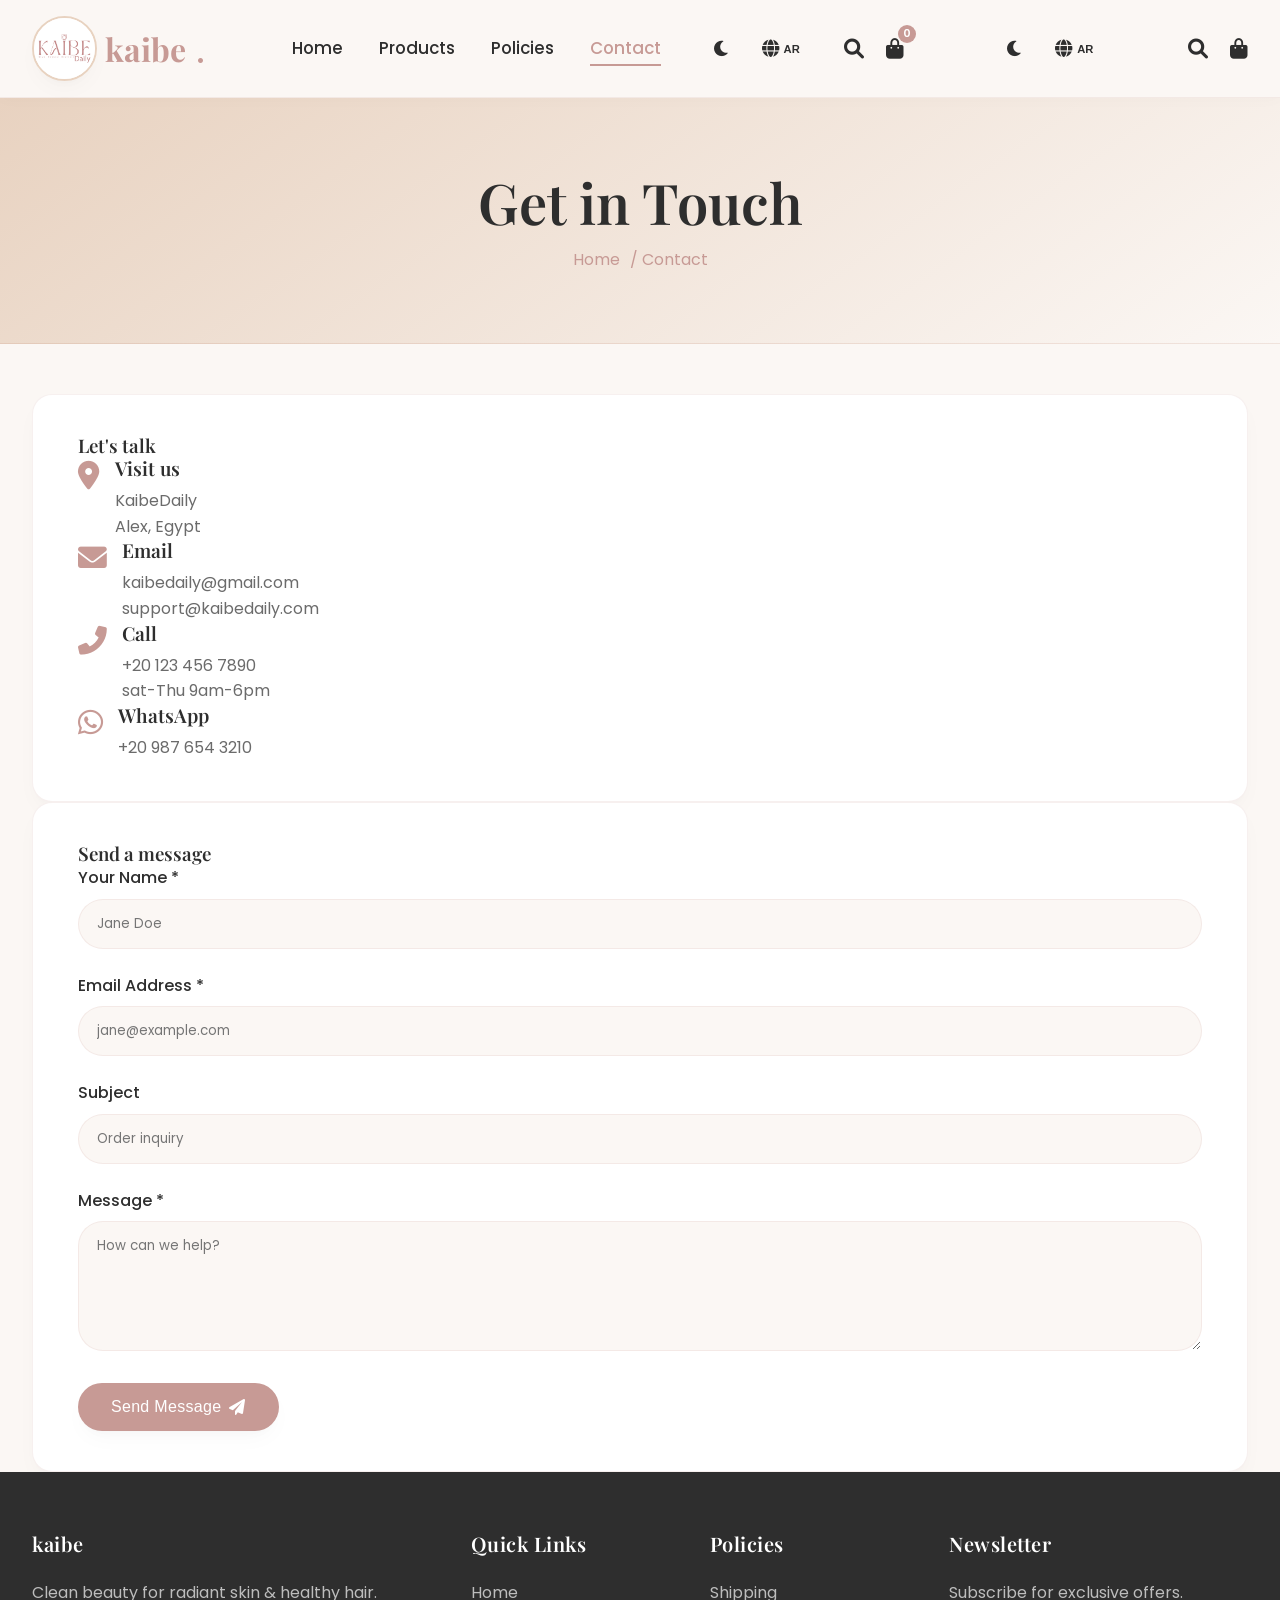
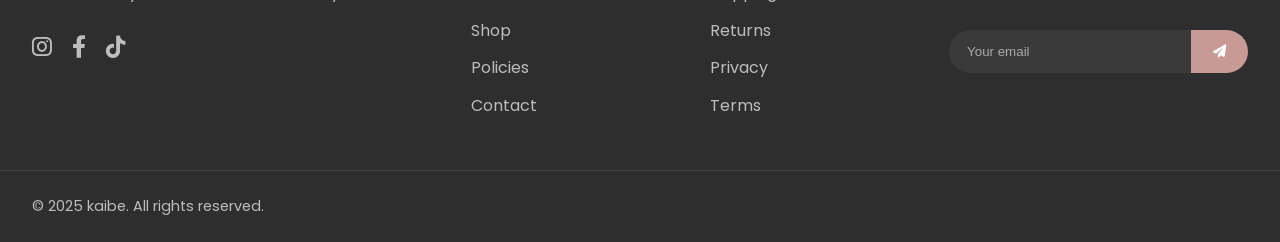
==== commit d7196fc8: "contact.html" ====
--- a/contact.html
+++ b/contact.html
@@ -18,13 +18,33 @@
         <span class="logo-text">kaibe</span><span class="logo-dot">.</span>
       </a>
       <nav class="navbar">
-        <ul class="nav-menu">
-          <li><a href="index.html" class="nav-link">Home</a></li>
-          <li><a href="products.html" class="nav-link">Products</a></li>
-          <li><a href="policies.html" class="nav-link">Policies</a></li>
-          <li><a href="contact.html" class="nav-link active">Contact</a></li>
-        </ul>
-
+          <ul class="nav-menu">
+            <li><a href="index.html" class="nav-link">Home</a></li>
+            <li><a href="products.html" class="nav-link">Products</a></li>
+            <li><a href="policies.html" class="nav-link">Policies</a></li>
+            <li><a href="contact.html" class="nav-link active">Contact</a></li>
+          </ul>
+        
+          <!-- ✅ أزرار التحكم الجديدة (الوضع الليلي + اللغة) -->
+          <div class="nav-controls">
+            <button class="theme-toggle" id="themeToggle" data-tooltip="Dark Mode" aria-label="Toggle dark mode">
+              <i class="fas fa-moon"></i>
+            </button>
+            <button class="lang-toggle" id="langToggle" data-tooltip="العربية" aria-label="Switch language">
+              <i class="fas fa-globe"></i> <span>AR</span>
+            </button>
+          </div>
+        
+          <div class="nav-icons">
+            <a href="#" class="search-toggle" aria-label="Search"><i class="fas fa-search"></i></a>
+            <a href="#" class="cart-toggle" aria-label="Cart"><i class="fas fa-shopping-bag"></i><span class="cart-count">0</span></a>
+          </div>
+          <div class="hamburger" aria-label="Menu">
+            <span class="bar"></span>
+            <span class="bar"></span>
+            <span class="bar"></span>
+          </div>
+        </nav>
         <div class="nav-controls">
           <button class="theme-toggle" id="themeToggle" data-tooltip="Dark Mode" aria-label="Toggle dark mode">
             <i class="fas fa-moon"></i>
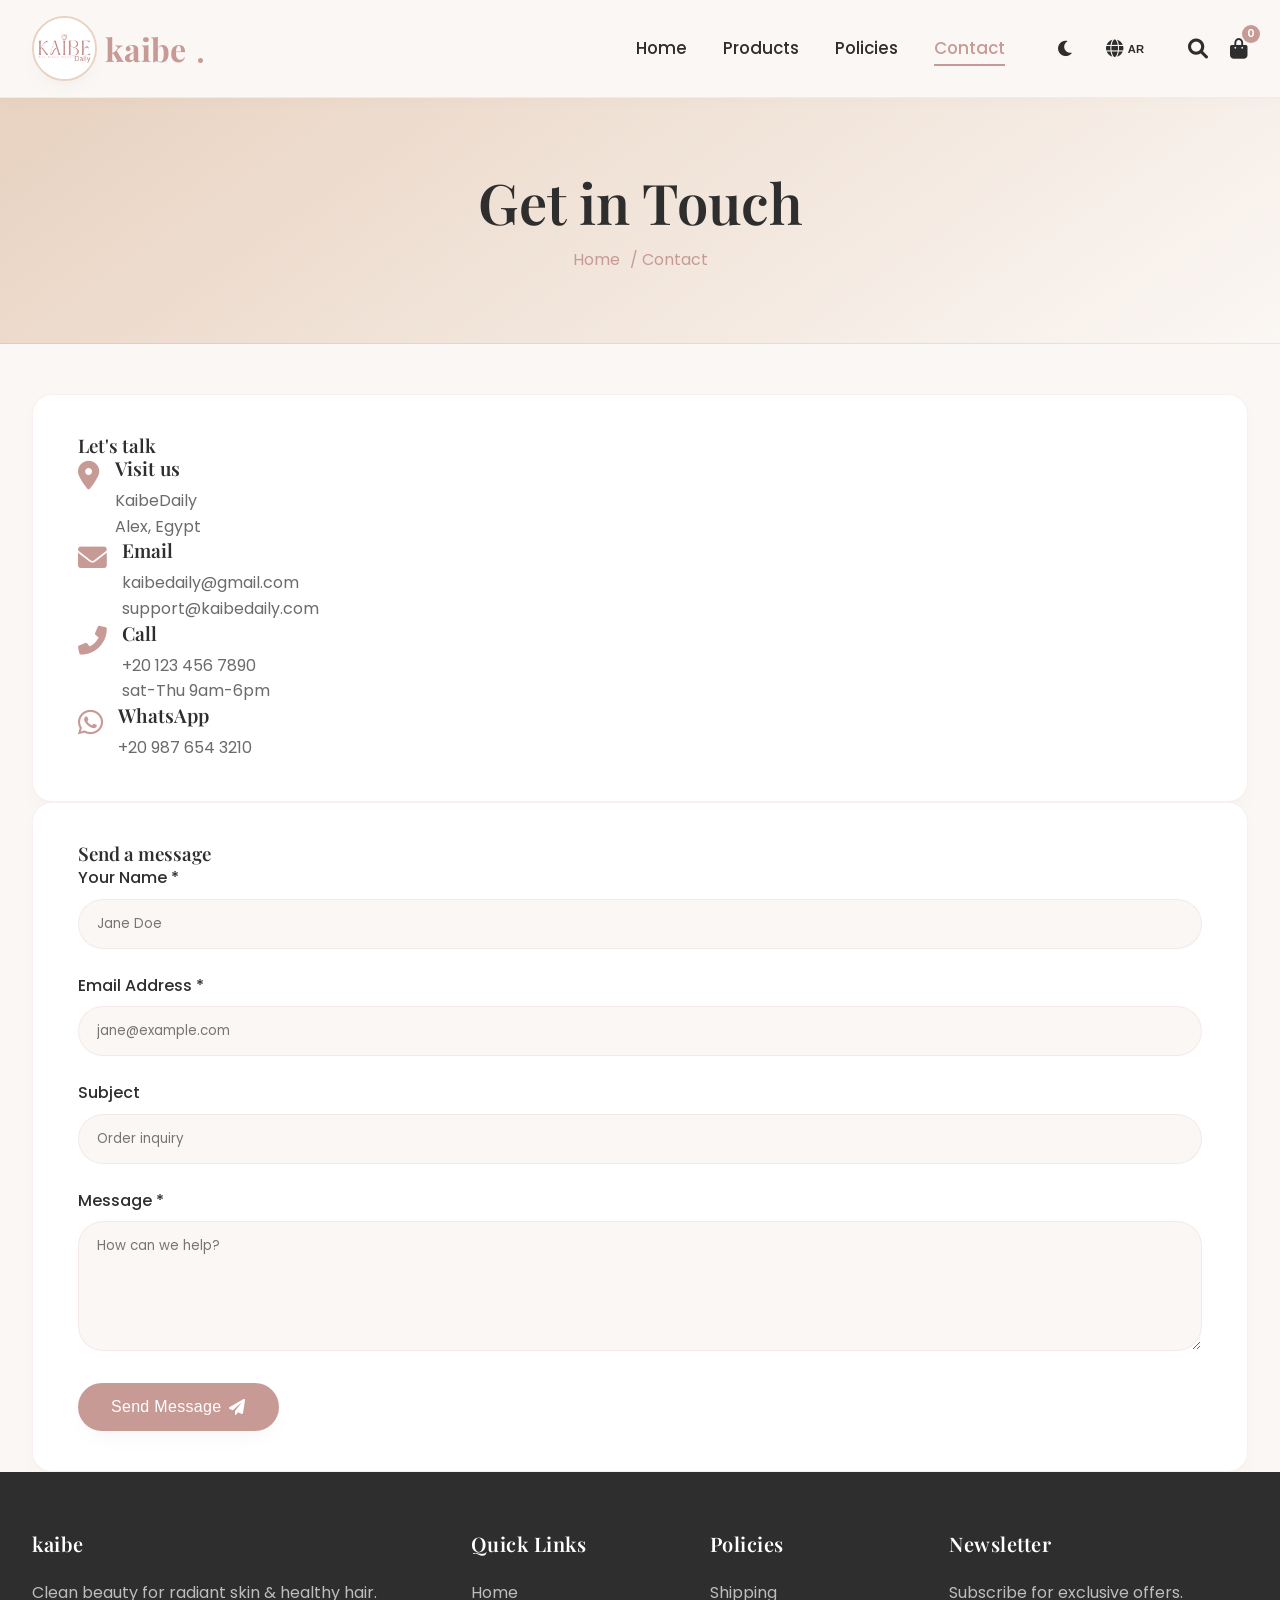
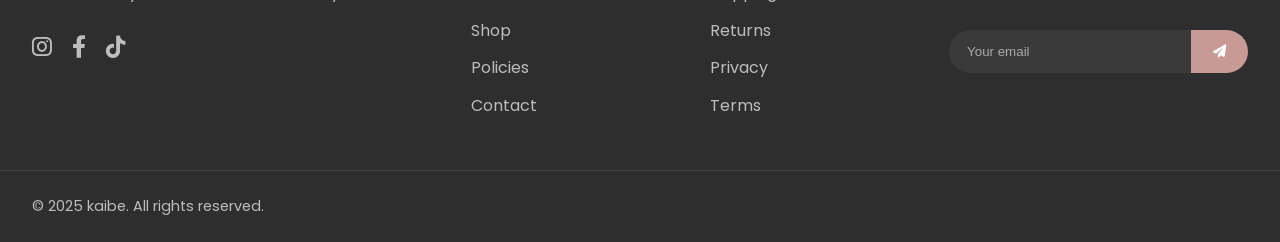
==== commit c4031e39: "contact.html" ====
--- a/contact.html
+++ b/contact.html
@@ -45,21 +45,7 @@
             <span class="bar"></span>
           </div>
         </nav>
-        <div class="nav-controls">
-          <button class="theme-toggle" id="themeToggle" data-tooltip="Dark Mode" aria-label="Toggle dark mode">
-            <i class="fas fa-moon"></i>
-          </button>
-          <button class="lang-toggle" id="langToggle" data-tooltip="العربية" aria-label="Switch language">
-            <i class="fas fa-globe"></i> <span>AR</span>
-          </button>
-        </div>
-        <div class="nav-icons">
-          <a href="#"><i class="fas fa-search"></i></a>
-          <a href="#"><i class="fas fa-shopping-bag"></i></a>
-        </div>
-        <div class="hamburger"><span class="bar"></span><span class="bar"></span><span class="bar"></span></div>
-      </nav>
-    </div>
+        
   </header>
 
   <main>
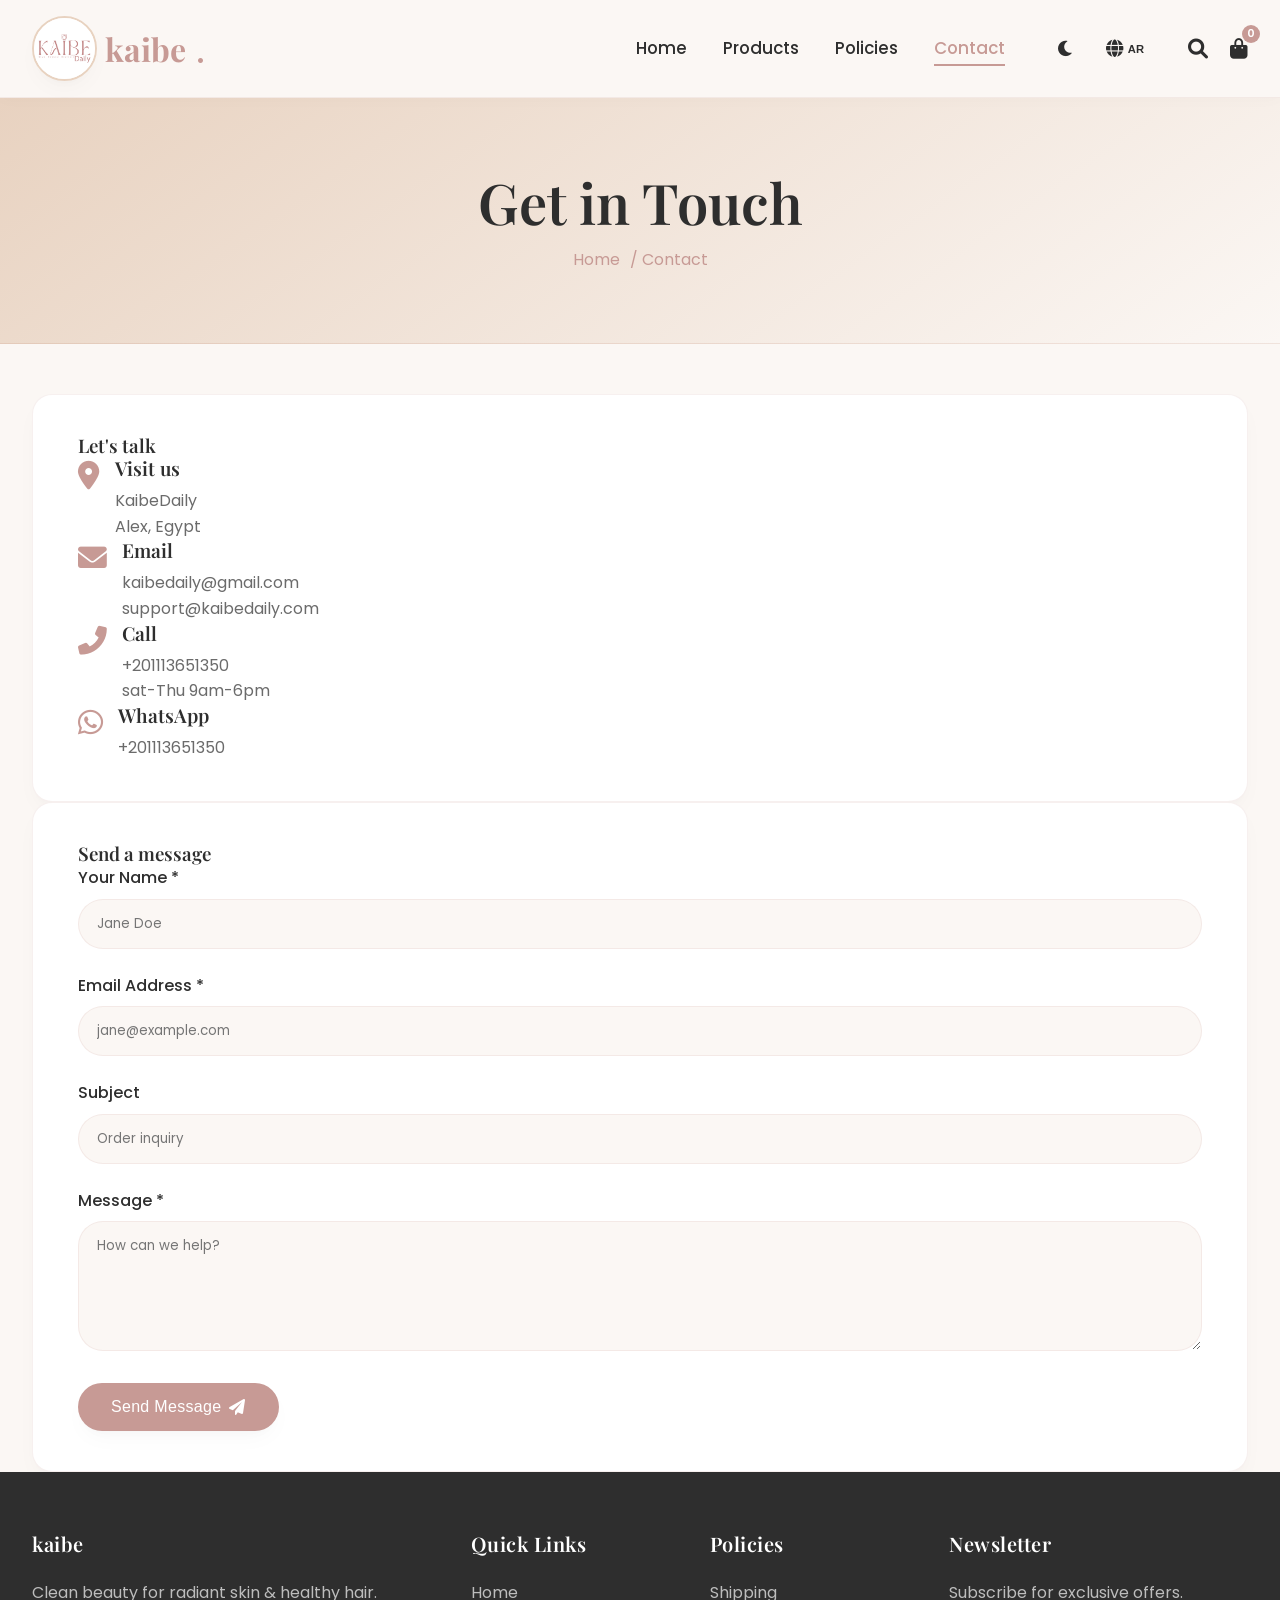
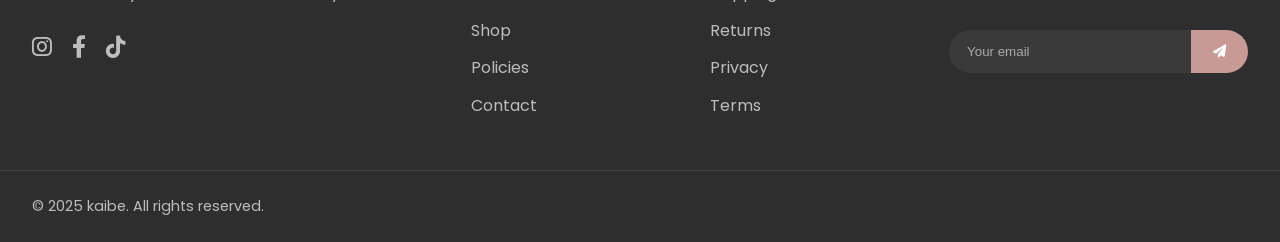
==== commit fc1a58c6: "contact.html" ====
--- a/contact.html
+++ b/contact.html
@@ -11,6 +11,19 @@
   <link rel="stylesheet" href="style.css">
 </head>
 <body>
+
+  <!-- Google Translate Widget -->
+  <script type="text/javascript">
+  function googleTranslateElementInit() {
+    new google.translate.TranslateElement({
+      pageLanguage: 'en',
+      includedLanguages: 'ar,en',
+      layout: google.translate.TranslateElement.InlineLayout.SIMPLE,
+      autoDisplay: false
+    }, 'google_translate_element');
+  }
+  </script>
+  <script type="text/javascript" src="//translate.google.com/translate_a/element.js?cb=googleTranslateElementInit"></script>
   <header class="header">
     <div class="container header-container">
       <a href="index.html" class="logo">
@@ -71,11 +84,11 @@
             </div>
             <div class="info-item">
               <i class="fas fa-phone-alt"></i>
-              <div><h4>Call</h4><p>+20 123 456 7890<br>sat-Thu 9am-6pm </p></div>
+              <div><h4>Call</h4><p>+201113651350<br>sat-Thu 9am-6pm </p></div>
             </div>
             <div class="info-item">
               <i class="fab fa-whatsapp"></i>
-              <div><h4>WhatsApp</h4><p>+20 987 654 3210</p></div>
+              <div><h4>WhatsApp</h4><p>+201113651350</p></div>
             </div>
           </div>
           <div class="contact-form-card">
--- a/style.css
+++ b/style.css
@@ -1327,6 +1327,42 @@
 
 /* ===== تحسين مظهر الروابط في الفوتر للجوال ===== */
 @media (max-width: 768px) {
+  .hamburger {
+    display: flex;
+  }
+
+  /* 🟢 الحل هنا: القائمة مخفية أولاً */
+  .nav-menu {
+    display: none;
+    position: fixed;
+    left: 0;
+    top: 80px;
+    flex-direction: column;
+    background-color: rgba(251, 247, 244, 0.98);
+    backdrop-filter: blur(10px);
+    width: 100%;
+    text-align: center;
+    padding: 40px 0;
+    box-shadow: 0 20px 30px rgba(0,0,0,0.05);
+    transition: all 0.3s ease;
+    gap: 28px;
+    z-index: 99;
+  }
+
+  /* 🟢 عند التفعيل (بالجافاسكريبت) تظهر */
+  .nav-menu.active {
+    display: flex;
+  }
+
+  /* 🟢 تعديل توزيع المساحات في الهيدر */
+  .navbar {
+    gap: 10px;
+  }
+
+  .nav-icons {
+    margin-left: auto;
+    margin-right: 5px;
+  }
   .footer-col {
     text-align: left;
   }
@@ -1337,6 +1373,31 @@
     max-width: 350px;
     margin-left: auto;
     margin-right: auto;
+  }
+}
+
+@media (max-width: 768px) {
+  .header-container {
+    padding: 10px 12px;
+  }
+  
+  .logo img {
+    width: 42px;
+    height: 42px;
+  }
+  
+  .logo-text {
+    font-size: 1.3rem;
+  }
+  
+  .nav-controls {
+    gap: 2px;
+    margin-left: auto;
+  }
+  
+  .nav-icons {
+    gap: 12px;
+    margin-left: 0;
   }
 }
 
@@ -2294,3 +2355,35 @@
     font-size: 0.6rem;
   }
 }
+
+/* ===== إخفاء عناصر Google Translate غير المرغوبة ===== */
+/* منع إزاحة body */
+body {
+  top: 0 !important;
+}
+
+/* إخفاء الشريط العلوي لـ Google Translate */
+.goog-te-banner-frame.skiptranslate {
+  display: none !important;
+}
+.goog-te-banner-frame {
+  display: none !important;
+}
+
+/* إخفاء الأداة العائمة */
+.goog-te-gadget-simple,
+.goog-te-gadget img,
+.goog-te-gadget span,
+#goog-gt-tt,
+.goog-tooltip,
+.goog-tooltip:hover,
+.goog-te-menu-frame,
+.goog-te-menu-value,
+.goog-te-gadget {
+  display: none !important;
+}
+
+/* إخفاء عنصر الترجمة المخفي */
+#google_translate_element {
+  display: none !important;
+}
